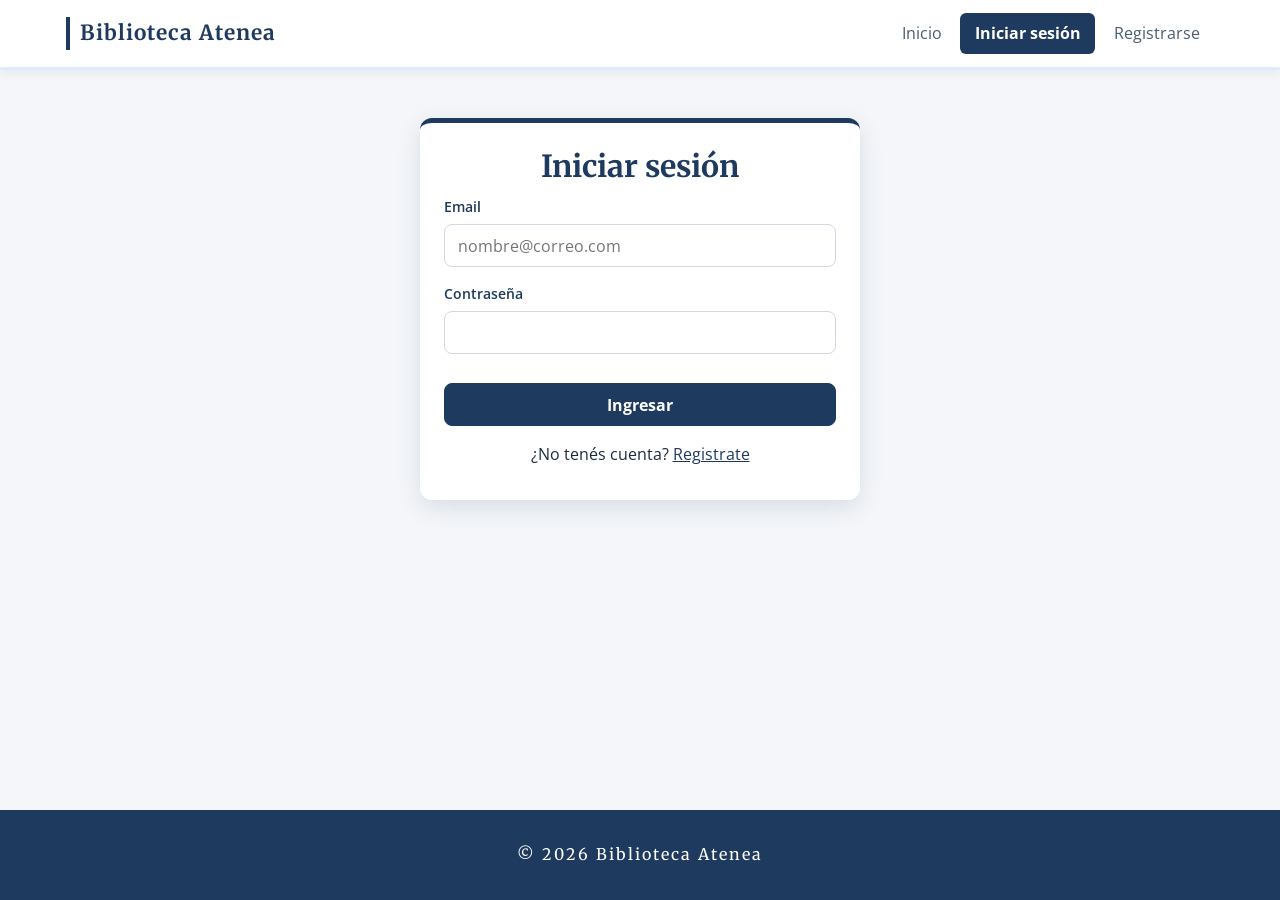
==== admin-dashboard.html @ a040dfe0 "TPI Biblioteca Atenea - Sistema de alquiler y préstamo de libros" ====
<!DOCTYPE html>
<html lang="es">
<head>
    <meta charset="UTF-8">
    <meta name="viewport" content="width=device-width, initial-scale=1.0">
    <title>Dashboard - Biblioteca Atenea</title>
    <link href="https://fonts.googleapis.com/css2?family=Merriweather:wght@400;700&family=Open+Sans:wght@400;600;700&display=swap" rel="stylesheet">
    <link rel="stylesheet" href="css/styles.css">
</head>
<body>
    <header id="encabezado" class="encabezado"></header>

    <main id="contenido" class="contenedor oculto">
        <section class="cabecera cabecera-con-controles">
            <div>
                <h1>Dashboard</h1>
                <p class="texto-suave">Estado de los préstamos y libros más solicitados.</p>
            </div>
            <div class="campo">
                <label for="periodo">Período</label>
                <select id="periodo">
                    <option value="0">Todo el historial</option>
                    <option value="30">Últimos 30 días</option>
                    <option value="90">Últimos 90 días</option>
                </select>
            </div>
        </section>

        <section id="indicadores" class="indicadores"></section>

        <section class="graficos">
            <article class="panel">
                <h2>Estado de los préstamos</h2>
                <p class="texto-suave">Hacé clic en una columna para ver esos préstamos.</p>
                <div id="grafico-estados" class="grafico columnas"></div>
            </article>
            <article class="panel">
                <h2>Préstamos por género</h2>
                <div id="grafico-generos" class="grafico"></div>
            </article>
            <article class="panel grafico-ancho">
                <h2>Top 5 libros más solicitados</h2>
                <div id="grafico-libros" class="grafico"></div>
            </article>
        </section>

        <section class="panel seccion">
            <h2>Últimas solicitudes</h2>
            <div class="tabla-contenedor">
                <table class="tabla">
                    <thead>
                        <tr><th>Socio</th><th>Libro</th><th>Fecha</th><th>Estado</th></tr>
                    </thead>
                    <tbody id="tabla-ultimos"></tbody>
                </table>
            </div>
        </section>
    </main>

    <div id="mensaje" class="mensaje oculto"></div>

    <footer class="pie">
        <p>&copy; 2026 Biblioteca Atenea</p>
    </footer>

    <script src="js/config.js"></script>
    <script src="js/api.js"></script>
    <script src="js/auth.js"></script>
    <script src="js/ui.js"></script>
    <script src="js/paginas/admin-dashboard.js"></script>
</body>
</html>
---- css/styles.css ----
/* Estilos generales - Biblioteca Atenea */

/* reset */
* {
    margin: 0;
    padding: 0;
    box-sizing: border-box;
}

body {
    font-family: 'Open Sans', Arial, Helvetica, sans-serif;
    font-size: 1rem;
    line-height: 1.6;
    color: #1b2a3d;
    background-color: #f4f6f9;
    min-height: 100vh;
    display: flex;
    flex-direction: column;
}

main {
    flex: 1;
    padding-bottom: 2rem;
}

h1, h2, h3 {
    font-family: 'Merriweather', Georgia, serif;
    color: #1e3a5f;
    line-height: 1.3;
    margin-bottom: 0.5rem;
}

h1 { font-size: 1.9rem; }
h2 { font-size: 1.3rem; }
h3 { font-size: 1.1rem; }

p {
    margin-bottom: 0.5rem;
}

a {
    color: #1e3a5f;
}

img {
    max-width: 100%;
}

input, select, button {
    font-family: inherit;
    font-size: 1rem;
}

/* clases de ayuda */
.oculto {
    display: none !important;
}

.texto-suave {
    color: #5b6b7f;
}

.centrado {
    text-align: center;
    margin-top: 1rem;
}

.contenedor {
    width: 100%;
    max-width: 1180px;
    margin: 0 auto;
    padding: 0 1rem;
}

/* encabezado y menú */
.encabezado {
    background-color: #ffffff;
    color: #1e3a5f;
    position: sticky;
    top: 0;
    z-index: 10;
    border-bottom: 3px solid #e1ecfb;
    box-shadow: 0 2px 10px rgba(30, 58, 95, 0.08);
}

.barra-superior {
    display: flex;
    flex-wrap: wrap;
    justify-content: space-between;
    align-items: center;
    min-height: 4.2rem;
}

.logo {
    color: #1e3a5f;
    text-decoration: none;
    font-family: 'Merriweather', Georgia, serif;
    font-size: 1.3rem;
    font-weight: bold;
    letter-spacing: 1px;
    border-left: 4px solid #1e3a5f;
    padding-left: 0.6rem;
}

.btn-menu {
    background: none;
    border: 1px solid #1e3a5f;
    color: #1e3a5f;
    padding: 0.4rem 0.8rem;
    border-radius: 6px;
    cursor: pointer;
}

/* en celular el menú está oculto hasta tocar el botón */
.menu {
    display: none;
    width: 100%;
    padding-bottom: 1rem;
}

.menu.abierto {
    display: block;
}

.menu ul {
    list-style: none;
}

.menu a {
    display: block;
    padding: 0.5rem 0.9rem;
    color: #4b5b70;
    text-decoration: none;
    border-radius: 6px;
    transition: background-color 0.2s, color 0.2s;
}

.menu a:hover {
    background-color: #eef2f7;
    color: #1e3a5f;
}

.menu a.activo {
    background-color: #1e3a5f;
    color: #ffffff;
    font-weight: bold;
}

.usuario {
    display: flex;
    justify-content: space-between;
    align-items: center;
    gap: 0.75rem;
    margin-top: 0.75rem;
    padding-top: 0.75rem;
    border-top: 1px solid #e1ecfb;
    font-size: 0.9rem;
}

/* en pantallas grandes el menú queda en una sola fila */
@media (min-width: 900px) {
    .btn-menu {
        display: none;
    }

    .menu {
        display: flex;
        width: auto;
        align-items: center;
        gap: 1.5rem;
        padding: 0;
    }

    .menu ul {
        display: flex;
        gap: 0.25rem;
    }

    .usuario {
        margin: 0;
        padding: 0 0 0 1.5rem;
        border-top: none;
        border-left: 1px solid #e1ecfb;
    }
}

/* botones */
.btn {
    display: inline-block;
    padding: 0.6rem 1.2rem;
    border: 1px solid #1e3a5f;
    border-radius: 8px;
    background-color: #1e3a5f;
    color: #ffffff;
    font-weight: bold;
    text-decoration: none;
    text-align: center;
    cursor: pointer;
    transition: background-color 0.2s, transform 0.2s, box-shadow 0.2s;
}

.btn:hover {
    background-color: #1e3a5f;
    transform: translateY(-2px);
    box-shadow: 0 4px 10px rgba(30, 58, 95, 0.15);
}

.btn:disabled {
    opacity: 0.55;
    cursor: not-allowed;
    transform: none;
    box-shadow: none;
}

.btn-secundario {
    background-color: #ffffff;
    color: #1e3a5f;
    border-color: #cfd8e3;
}

.btn-secundario:hover {
    background-color: #eef2f7;
}

.btn-acento {
    background-color: #ffffff;
    border-color: #ffffff;
    color: #1e3a5f;
}

.btn-acento:hover {
    background-color: #d0e0f7;
}

.btn-claro {
    background: none;
    border-color: #1e3a5f;
    color: #1e3a5f;
}

.btn-claro:hover {
    background-color: #1e3a5f;
    color: #ffffff;
}

/* botón de eliminar: borde verde oscuro para diferenciarlo de los demás */
.btn-peligro {
    background-color: #ffffff;
    border-color: #1b2a3d;
    color: #1b2a3d;
}

.btn-peligro:hover {
    background-color: #1b2a3d;
    color: #ffffff;
}

.btn-chico {
    padding: 0.3rem 0.7rem;
    font-size: 0.85rem;
}

.btn-bloque {
    width: 100%;
}

.botones {
    display: flex;
    flex-wrap: wrap;
    gap: 0.5rem;
}

/* paneles y estructura de páginas */
.panel {
    background-color: #ffffff;
    border-radius: 12px;
    padding: 1.5rem;
    margin-bottom: 1.25rem;
    box-shadow: 0 2px 8px rgba(30, 58, 95, 0.08);
}

/* login y registro: tarjeta centrada con una franja de color arriba */
.panel-form {
    max-width: 440px;
    margin: 3rem auto;
    border-top: 5px solid #1e3a5f;
    box-shadow: 0 8px 24px rgba(30, 58, 95, 0.12);
}

.panel-form h1 {
    text-align: center;
}

.panel-angosto {
    max-width: 720px;
    margin: 2rem auto;
}

.cabecera {
    margin: 2rem 0 1.25rem;
    padding-bottom: 1rem;
    border-bottom: 2px solid #e1ecfb;
}

.cabecera-con-controles {
    display: flex;
    flex-wrap: wrap;
    justify-content: space-between;
    align-items: flex-end;
    gap: 1rem;
}

.seccion {
    margin: 2rem 0;
}

.dos-columnas {
    display: grid;
    grid-template-columns: 1fr;
    gap: 1.25rem;
    align-items: start;
}

@media (min-width: 960px) {
    .dos-columnas {
        grid-template-columns: 340px 1fr;
    }
}

/* formularios */
.formulario {
    display: flex;
    flex-direction: column;
    gap: 0.4rem;
}

.formulario label,
.campo label {
    font-weight: 600;
    font-size: 0.9rem;
    color: #1e3a5f;
}

.formulario input,
.formulario select,
.campo input,
.campo select,
.acciones select {
    width: 100%;
    padding: 0.6rem 0.8rem;
    border: 1px solid #cfd8e3;
    border-radius: 8px;
    background-color: #ffffff;
    margin-bottom: 0.5rem;
    transition: border-color 0.2s, box-shadow 0.2s;
}

.acciones select {
    width: auto;
    margin: 0;
    padding: 0.35rem 0.6rem;
}

input:focus,
select:focus {
    outline: none;
    border-color: #1e3a5f;
    box-shadow: 0 0 0 3px rgba(30, 58, 95, 0.2);
}

.check {
    display: flex;
    align-items: center;
    gap: 0.5rem;
    cursor: pointer;
}

.formulario .check input {
    width: auto;
    margin: 0;
}

.error {
    color: #1b2a3d;
    font-size: 0.9rem;
    font-weight: bold;
}

.nota {
    background-color: #eef2f7;
    border-left: 4px solid #9db4d3;
    border-radius: 6px;
    padding: 0.6rem 0.9rem;
    font-size: 0.9rem;
}

/* barra de filtros: una columna en celular, varias en pantallas grandes */
.filtros {
    display: grid;
    grid-template-columns: 1fr;
    gap: 0.75rem;
    align-items: end;
    background-color: #ffffff;
    border-radius: 12px;
    padding: 1rem 1.25rem;
    margin-bottom: 1.5rem;
    box-shadow: 0 2px 8px rgba(30, 58, 95, 0.08);
}

.filtros .campo input,
.filtros .campo select {
    margin-bottom: 0;
}

@media (min-width: 640px) {
    .filtros {
        grid-template-columns: 1fr 1fr;
    }

    .campo-busqueda {
        grid-column: 1 / 3;
    }
}

@media (min-width: 1024px) {
    .filtros {
        grid-template-columns: 2fr 1fr 1fr auto auto;
    }

    .campo-busqueda {
        grid-column: auto;
    }
}

/* inicio */
.hero {
    background-color: #1e3a5f;
    color: #ffffff;
    padding: 4.5rem 0;
}

.hero h1 {
    color: #ffffff;
    font-size: 2.6rem;
}

.hero p {
    max-width: 50ch;
    font-size: 1.15rem;
    color: #dbe4ef;
}

/* sobre el fondo azul de la portada el botón va en blanco */
.hero .btn-claro {
    border-color: #ffffff;
    color: #ffffff;
}

.hero .btn-claro:hover {
    background-color: #ffffff;
    color: #1e3a5f;
}

.hero-acciones {
    display: flex;
    flex-wrap: wrap;
    gap: 0.75rem;
    margin-top: 1.75rem;
}

.info-prestamos {
    margin-top: 2rem;
}

.info-prestamos .lista {
    margin-bottom: 0;
}

/* cards de libros */
.grilla-libros {
    display: grid;
    grid-template-columns: repeat(auto-fill, minmax(200px, 1fr));
    gap: 1.5rem;
    margin-bottom: 2rem;
}

.card {
    display: flex;
    flex-direction: column;
    background-color: #ffffff;
    border-radius: 12px;
    overflow: hidden;
    box-shadow: 0 2px 8px rgba(30, 58, 95, 0.1);
    transition: transform 0.2s, box-shadow 0.2s;
}

.card:hover {
    transform: translateY(-5px);
    box-shadow: 0 10px 20px rgba(30, 58, 95, 0.18);
}

.portada {
    width: 100%;
    height: 280px;
    object-fit: cover;
    background-color: #e8edf3;
}

.portada-chica {
    width: 96px;
    height: 144px;
    object-fit: cover;
    border-radius: 6px;
    box-shadow: 0 4px 10px rgba(30, 58, 95, 0.2);
}

.portada-mini {
    width: 48px;
    height: 72px;
    object-fit: cover;
    border-radius: 4px;
    box-shadow: 0 2px 5px rgba(30, 58, 95, 0.2);
}

.card-cuerpo {
    display: flex;
    flex-direction: column;
    gap: 0.3rem;
    flex: 1;
    padding: 1rem;
}

.card-cuerpo h2,
.card-cuerpo h3 {
    font-size: 1rem;
    margin: 0;
}

/* separa los libros destacados de la frase de arriba */
.seccion .grilla-libros {
    margin-top: 1.5rem;
}

/* en la portada se muestran 4 libros: en pantallas grandes ocupan todo el ancho */
@media (min-width: 900px) {
    .seccion .grilla-libros {
        grid-template-columns: repeat(4, 1fr);
        gap: 2rem;
    }

    .seccion .portada {
        height: 370px;
    }
}

.card-cuerpo .btn {
    margin-top: auto;
    padding: 0.55rem 0.5rem;
    font-size: 0.9rem;
}

.autor {
    color: #5b6b7f;
    font-size: 0.9rem;
    margin: 0;
}

.dato {
    font-size: 0.8rem;
    color: #8a97a8;
    text-transform: uppercase;
    letter-spacing: 0.5px;
}

.disponibilidad {
    align-self: flex-start;
    padding: 0.15rem 0.7rem;
    border-radius: 999px;
    font-size: 0.78rem;
    font-weight: bold;
    margin: 0.3rem 0 0.6rem;
}

.disponibilidad.si {
    background-color: #e1ecfb;
    color: #1e3a5f;
}

.disponibilidad.no {
    background-color: #1e3a5f;
    color: #ffffff;
}

/* etiquetas de estado de préstamo */
.estado {
    display: inline-block;
    padding: 0.15rem 0.7rem;
    border-radius: 999px;
    font-size: 0.78rem;
    font-weight: bold;
    background-color: #eef2f7;
}

/* mismos colores que el gráfico de estados del dashboard */
.estado.solicitado { background-color: #dbeafe; color: #1d4ed8; }
.estado.en-prestamo { background-color: #fef3c7; color: #b45309; }
.estado.devuelto { background-color: #ccfbf1; color: #0f766e; }
.estado.vencido { background-color: #fee2e2; color: #b91c1c; }

.rol {
    padding: 0.15rem 0.7rem;
    border-radius: 999px;
    font-size: 0.78rem;
    font-weight: bold;
    background-color: #eef2f7;
}

.rol-admin {
    background-color: #eef2f7;
    color: #1e3a5f;
}

/* ventana modal */
.modal {
    position: fixed;
    top: 0;
    left: 0;
    width: 100%;
    height: 100%;
    background-color: rgba(30, 58, 95, 0.65);
    display: flex;
    justify-content: center;
    align-items: center;
    padding: 1rem;
    z-index: 20;
}

.modal-contenido {
    background-color: #ffffff;
    border-radius: 14px;
    border-top: 5px solid #9db4d3;
    padding: 1.75rem;
    width: 100%;
    max-width: 520px;
    box-shadow: 0 15px 40px rgba(30, 58, 95, 0.3);
}

.detalle {
    display: flex;
    gap: 1.25rem;
    margin: 1rem 0;
}

.modal-botones {
    display: flex;
    justify-content: flex-end;
    flex-wrap: wrap;
    gap: 0.5rem;
    margin-top: 1rem;
}

/* tablas: con pantallas chicas se desplazan hacia el costado */
.tabla-contenedor {
    overflow-x: auto;
    padding: 0;
}

.tabla {
    width: 100%;
    border-collapse: collapse;
    font-size: 0.92rem;
}

.tabla th,
.tabla td {
    padding: 0.8rem 1rem;
    text-align: left;
    border-bottom: 1px solid #e8edf3;
    vertical-align: middle;
}

.tabla th {
    background-color: #e8edf3;
    color: #1e3a5f;
    font-size: 0.75rem;
    text-transform: uppercase;
    letter-spacing: 0.5px;
}

/* filas intercaladas para leer mejor la tabla */
.tabla tbody tr:nth-child(even) {
    background-color: #f4f6f9;
}

.tabla tbody tr:hover {
    background-color: #eef2f7;
}

.tabla small {
    color: #5b6b7f;
}

.celda-libro {
    display: flex;
    align-items: center;
    gap: 0.75rem;
}

.acciones {
    white-space: nowrap;
}

/* indicadores (dashboard y mis préstamos) */
.indicadores {
    display: grid;
    grid-template-columns: repeat(auto-fit, minmax(160px, 1fr));
    gap: 1rem;
    margin-bottom: 1.5rem;
}

.indicador {
    display: flex;
    flex-direction: column;
    background-color: #ffffff;
    border-radius: 12px;
    border-top: 4px solid #1e3a5f;
    padding: 1rem 1.25rem;
    color: #5b6b7f;
    font-size: 0.85rem;
    box-shadow: 0 6px 16px rgba(30, 58, 95, 0.12);
    transition: transform 0.25s, box-shadow 0.25s;
}

/* efecto flotante: al pasar el mouse la tarjeta sube y la sombra crece */
.indicador:hover {
    transform: translateY(-6px);
    box-shadow: 0 14px 28px rgba(30, 58, 95, 0.2);
}

.indicador .numero {
    font-family: 'Merriweather', Georgia, serif;
    font-size: 2rem;
    font-weight: bold;
    color: #1e3a5f;
}

/* en el dashboard cada indicador tiene su color */
#indicadores .indicador:nth-child(1) { border-top-color: #1e3a5f; }
#indicadores .indicador:nth-child(2) { border-top-color: #3b82f6; }
#indicadores .indicador:nth-child(3) { border-top-color: #f59e0b; }
#indicadores .indicador:nth-child(4) { border-top-color: #14b8a6; }
#indicadores .indicador:nth-child(5) { border-top-color: #ef4444; }
#indicadores .indicador:nth-child(6) { border-top-color: #8b5cf6; }

.indicador.alerta .numero {
    color: #ef4444;
}

/* colores de los gráficos */
.color-1 { background-color: #1e3a5f; }
.color-2 { background-color: #3b82f6; }
.color-3 { background-color: #14b8a6; }
.color-4 { background-color: #f59e0b; }
.color-5 { background-color: #ef4444; }
.color-6 { background-color: #8b5cf6; }

/* gráficos */
.graficos {
    display: grid;
    grid-template-columns: 1fr;
    gap: 1.25rem;
}

@media (min-width: 900px) {
    .graficos {
        grid-template-columns: 1fr 1fr;
    }

    .grafico-ancho {
        grid-column: 1 / 3;
    }
}

.grafico {
    margin-top: 1rem;
}

/* 1) columnas verticales: estados de los préstamos */
.columnas {
    display: flex;
    justify-content: space-around;
    align-items: flex-end;
    gap: 0.75rem;
    height: 260px;
}

.columna-item {
    flex: 1;
    display: flex;
    flex-direction: column;
    align-items: center;
    height: 100%;
    color: inherit;
    text-decoration: none;
    border-radius: 8px;
    padding: 0.3rem;
    transition: background-color 0.2s;
}

.columna-item:hover {
    background-color: #eef2f7;
}

.columna-valor {
    font-weight: bold;
    font-size: 1.1rem;
    color: #1e3a5f;
}

/* el fondo ocupa el alto libre y la columna crece desde abajo */
.columna-fondo {
    flex: 1;
    width: 100%;
    max-width: 60px;
    display: flex;
    flex-direction: column;
    justify-content: flex-end;
    align-items: center;
    gap: 0.3rem;
    margin-bottom: 0.3rem;
}

.columna {
    width: 100%;
    border-radius: 8px 8px 0 0;
}

.columna.solicitado { background-color: #3b82f6; }
.columna.en-prestamo { background-color: #f59e0b; }
.columna.devuelto { background-color: #14b8a6; }
.columna.vencido { background-color: #ef4444; }

.columna-nombre {
    font-size: 0.85rem;
    text-align: center;
}

.columna-nombre small {
    display: block;
    color: #5b6b7f;
}

/* 2) barra apilada con leyenda: préstamos por género */
.apilada {
    display: flex;
    height: 2.5rem;
    border-radius: 8px;
    overflow: hidden;
    margin-bottom: 1.25rem;
}

.leyenda {
    list-style: none;
    display: grid;
    grid-template-columns: 1fr 1fr;
    gap: 0.5rem 1rem;
    font-size: 0.9rem;
}

.leyenda li {
    display: flex;
    align-items: center;
    gap: 0.5rem;
}

.punto {
    width: 0.9rem;
    height: 0.9rem;
    border-radius: 50%;
    flex-shrink: 0;
}

/* 3) ranking con barras horizontales: libros más pedidos */
.ranking-fila {
    display: grid;
    grid-template-columns: 2rem 11rem 1fr 3rem;
    align-items: center;
    gap: 0.75rem;
    padding: 0.45rem 0;
}

.ranking-pos {
    width: 2rem;
    height: 2rem;
    line-height: 2rem;
    border-radius: 50%;
    color: #ffffff;
    font-weight: bold;
    text-align: center;
}

.barra-nombre {
    font-size: 0.9rem;
}

.barra-fondo {
    display: block;
    height: 1.4rem;
    background-color: #eef2f7;
    border-radius: 999px;
    overflow: hidden;
}

.barra {
    display: block;
    height: 100%;
    border-radius: 999px;
}

.barra-valor {
    font-weight: bold;
    font-size: 0.9rem;
    color: #1e3a5f;
}

/* mis préstamos */
.pestanas {
    display: flex;
    gap: 0.25rem;
    border-bottom: 2px solid #e1ecfb;
    margin-bottom: 1.25rem;
}

.pestana {
    background: none;
    border: none;
    border-bottom: 3px solid transparent;
    margin-bottom: -2px;
    padding: 0.6rem 1rem;
    font-weight: bold;
    color: #5b6b7f;
    cursor: pointer;
    transition: color 0.2s, border-color 0.2s;
}

.pestana:hover {
    color: #1e3a5f;
}

.pestana.activa {
    color: #1e3a5f;
    border-bottom-color: #9db4d3;
}

.lista-prestamos {
    display: grid;
    grid-template-columns: 1fr;
    gap: 1rem;
    margin-bottom: 2rem;
}

@media (min-width: 768px) {
    .lista-prestamos {
        grid-template-columns: repeat(2, 1fr);
    }
}

.tarjeta-prestamo {
    display: flex;
    gap: 1rem;
    background-color: #ffffff;
    border-left: 6px solid #e1ecfb;
    border-radius: 12px;
    padding: 1.1rem;
    box-shadow: 0 2px 8px rgba(30, 58, 95, 0.08);
}

.tarjeta-prestamo p {
    margin: 0.2rem 0;
    font-size: 0.9rem;
}

.borde-solicitado { border-left-color: #3b82f6; }
.borde-en-prestamo { border-left-color: #f59e0b; }
.borde-devuelto { border-left-color: #14b8a6; }
.borde-vencido { border-left-color: #ef4444; }

.aviso {
    font-weight: bold;
}

.aviso.ok { color: #1e3a5f; }
.aviso.alerta { color: #4a6a94; }
.aviso.peligro { color: #1b2a3d; }

/* mensajes de carga, vacío y avisos */
.cargando,
.vacio {
    grid-column: 1 / -1;
    padding: 2.5rem 1rem;
    text-align: center;
    color: #5b6b7f;
}

.vacio {
    border: 2px dashed #cfd8e3;
    border-radius: 12px;
}

.mensaje {
    position: fixed;
    right: 1rem;
    bottom: 1rem;
    max-width: 420px;
    padding: 0.9rem 1.2rem;
    border-radius: 10px;
    color: #ffffff;
    font-weight: 600;
    z-index: 30;
    box-shadow: 0 8px 20px rgba(30, 58, 95, 0.25);
}

.mensaje-ok { background-color: #1e3a5f; }
.mensaje-error { background-color: #1b2a3d; }
.mensaje-alerta { background-color: #1e3a5f; }

/* setup */
.lista {
    margin: 0.5rem 0 1rem 1.5rem;
}

.registro {
    list-style: none;
    margin-top: 1rem;
    padding: 1rem;
    max-height: 340px;
    overflow: auto;
    background-color: #1b2a3d;
    color: #eef2f7;
    border-radius: 8px;
    font-family: Consolas, monospace;
    font-size: 0.85rem;
}

/* pie */
.pie {
    background-color: #1e3a5f;
    color: #ffffff;
    text-align: center;
    padding: 2rem 0;
}

.pie p {
    margin: 0;
    font-family: 'Merriweather', Georgia, serif;
    font-size: 1rem;
    letter-spacing: 2px;
}

/* ajustes para celulares chicos */
@media (max-width: 480px) {
    .hero {
        padding: 3rem 0;
    }

    .hero h1 {
        font-size: 1.9rem;
    }

    .grilla-libros {
        grid-template-columns: repeat(2, 1fr);
        gap: 0.75rem;
    }

    .portada {
        height: 200px;
    }

    .ranking-fila {
        grid-template-columns: 2rem 6rem 1fr 2rem;
    }

    .leyenda {
        grid-template-columns: 1fr;
    }

    .detalle {
        flex-direction: column;
    }
}
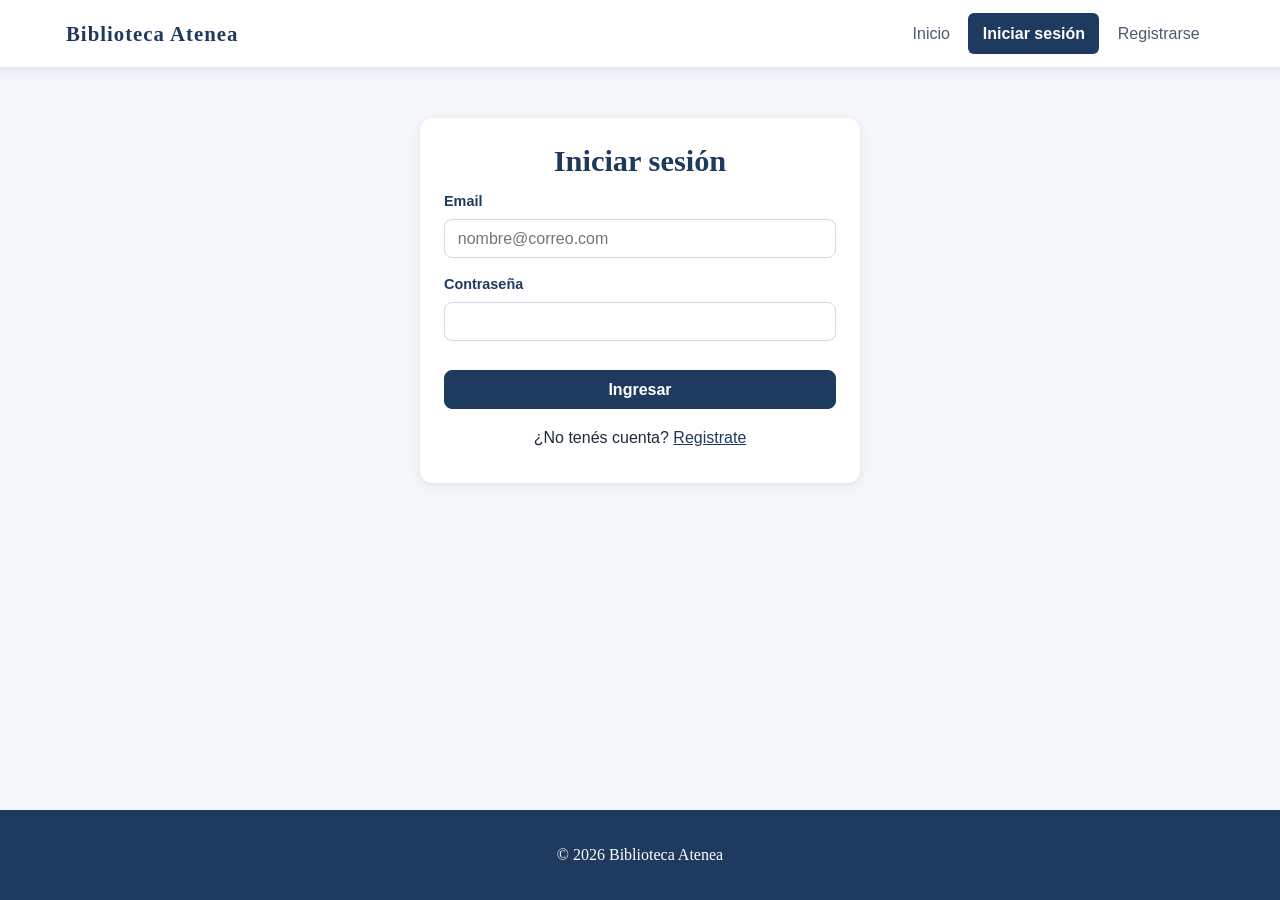
==== commit 8fb6eb54: "Saco Google Fonts" ====
--- a/admin-dashboard.html
+++ b/admin-dashboard.html
@@ -4,7 +4,6 @@
     <meta charset="UTF-8">
     <meta name="viewport" content="width=device-width, initial-scale=1.0">
     <title>Dashboard - Biblioteca Atenea</title>
-    <link href="https://fonts.googleapis.com/css2?family=Merriweather:wght@400;700&family=Open+Sans:wght@400;600;700&display=swap" rel="stylesheet">
     <link rel="stylesheet" href="css/styles.css">
 </head>
 <body>
--- a/css/styles.css
+++ b/css/styles.css
@@ -8,7 +8,7 @@
 }
 
 body {
-    font-family: 'Open Sans', Arial, Helvetica, sans-serif;
+    font-family: Arial, Helvetica, sans-serif;
     font-size: 1rem;
     line-height: 1.6;
     color: #1b2a3d;
@@ -24,7 +24,7 @@
 }
 
 h1, h2, h3 {
-    font-family: 'Merriweather', Georgia, serif;
+    font-family: Georgia, 'Times New Roman', serif;
     color: #1e3a5f;
     line-height: 1.3;
     margin-bottom: 0.5rem;
@@ -94,12 +94,10 @@
 .logo {
     color: #1e3a5f;
     text-decoration: none;
-    font-family: 'Merriweather', Georgia, serif;
+    font-family: Georgia, 'Times New Roman', serif;
     font-size: 1.3rem;
     font-weight: bold;
     letter-spacing: 1px;
-    border-left: 4px solid #1e3a5f;
-    padding-left: 0.6rem;
 }
 
 .btn-menu {
@@ -132,7 +130,6 @@
     color: #4b5b70;
     text-decoration: none;
     border-radius: 6px;
-    transition: background-color 0.2s, color 0.2s;
 }
 
 .menu a:hover {
@@ -196,20 +193,16 @@
     text-decoration: none;
     text-align: center;
     cursor: pointer;
-    transition: background-color 0.2s, transform 0.2s, box-shadow 0.2s;
+    transition: background-color 0.2s;
 }
 
 .btn:hover {
-    background-color: #1e3a5f;
-    transform: translateY(-2px);
-    box-shadow: 0 4px 10px rgba(30, 58, 95, 0.15);
+    background-color: #2c5282;
 }
 
 .btn:disabled {
     opacity: 0.55;
     cursor: not-allowed;
-    transform: none;
-    box-shadow: none;
 }
 
 .btn-secundario {
@@ -243,7 +236,7 @@
     color: #ffffff;
 }
 
-/* botón de eliminar: borde verde oscuro para diferenciarlo de los demás */
+/* botón de eliminar: blanco con borde oscuro para diferenciarlo de los demás */
 .btn-peligro {
     background-color: #ffffff;
     border-color: #1b2a3d;
@@ -271,35 +264,34 @@
 }
 
 /* paneles y estructura de páginas */
-.panel {
+.panel,
+.filtros,
+.card,
+.indicador,
+.tarjeta-prestamo,
+.modal-contenido {
     background-color: #ffffff;
     border-radius: 12px;
+    box-shadow: 0 2px 8px rgba(30, 58, 95, 0.1);
+}
+
+.panel {
     padding: 1.5rem;
     margin-bottom: 1.25rem;
-    box-shadow: 0 2px 8px rgba(30, 58, 95, 0.08);
-}
-
-/* login y registro: tarjeta centrada con una franja de color arriba */
+}
+
+/* login y registro: tarjeta centrada */
 .panel-form {
     max-width: 440px;
     margin: 3rem auto;
-    border-top: 5px solid #1e3a5f;
-    box-shadow: 0 8px 24px rgba(30, 58, 95, 0.12);
 }
 
 .panel-form h1 {
     text-align: center;
 }
 
-.panel-angosto {
-    max-width: 720px;
-    margin: 2rem auto;
-}
-
 .cabecera {
     margin: 2rem 0 1.25rem;
-    padding-bottom: 1rem;
-    border-bottom: 2px solid #e1ecfb;
 }
 
 .cabecera-con-controles {
@@ -352,7 +344,6 @@
     border-radius: 8px;
     background-color: #ffffff;
     margin-bottom: 0.5rem;
-    transition: border-color 0.2s, box-shadow 0.2s;
 }
 
 .acciones select {
@@ -365,7 +356,6 @@
 select:focus {
     outline: none;
     border-color: #1e3a5f;
-    box-shadow: 0 0 0 3px rgba(30, 58, 95, 0.2);
 }
 
 .check {
@@ -400,11 +390,8 @@
     grid-template-columns: 1fr;
     gap: 0.75rem;
     align-items: end;
-    background-color: #ffffff;
-    border-radius: 12px;
     padding: 1rem 1.25rem;
     margin-bottom: 1.5rem;
-    box-shadow: 0 2px 8px rgba(30, 58, 95, 0.08);
 }
 
 .filtros .campo input,
@@ -487,10 +474,7 @@
 .card {
     display: flex;
     flex-direction: column;
-    background-color: #ffffff;
-    border-radius: 12px;
     overflow: hidden;
-    box-shadow: 0 2px 8px rgba(30, 58, 95, 0.1);
     transition: transform 0.2s, box-shadow 0.2s;
 }
 
@@ -511,7 +495,6 @@
     height: 144px;
     object-fit: cover;
     border-radius: 6px;
-    box-shadow: 0 4px 10px rgba(30, 58, 95, 0.2);
 }
 
 .portada-mini {
@@ -519,7 +502,6 @@
     height: 72px;
     object-fit: cover;
     border-radius: 4px;
-    box-shadow: 0 2px 5px rgba(30, 58, 95, 0.2);
 }
 
 .card-cuerpo {
@@ -568,31 +550,12 @@
 .dato {
     font-size: 0.8rem;
     color: #8a97a8;
-    text-transform: uppercase;
-    letter-spacing: 0.5px;
-}
-
-.disponibilidad {
-    align-self: flex-start;
-    padding: 0.15rem 0.7rem;
-    border-radius: 999px;
-    font-size: 0.78rem;
-    font-weight: bold;
-    margin: 0.3rem 0 0.6rem;
-}
-
-.disponibilidad.si {
-    background-color: #e1ecfb;
-    color: #1e3a5f;
-}
-
-.disponibilidad.no {
-    background-color: #1e3a5f;
-    color: #ffffff;
-}
-
-/* etiquetas de estado de préstamo */
-.estado {
+}
+
+/* etiquetas redondeadas: disponibilidad, estado y rol */
+.disponibilidad,
+.estado,
+.rol {
     display: inline-block;
     padding: 0.15rem 0.7rem;
     border-radius: 999px;
@@ -601,19 +564,26 @@
     background-color: #eef2f7;
 }
 
+.disponibilidad {
+    align-self: flex-start;
+    margin: 0.3rem 0 0.6rem;
+}
+
+.disponibilidad.si {
+    background-color: #e1ecfb;
+    color: #1e3a5f;
+}
+
+.disponibilidad.no {
+    background-color: #1e3a5f;
+    color: #ffffff;
+}
+
 /* mismos colores que el gráfico de estados del dashboard */
 .estado.solicitado { background-color: #dbeafe; color: #1d4ed8; }
 .estado.en-prestamo { background-color: #fef3c7; color: #b45309; }
 .estado.devuelto { background-color: #ccfbf1; color: #0f766e; }
 .estado.vencido { background-color: #fee2e2; color: #b91c1c; }
-
-.rol {
-    padding: 0.15rem 0.7rem;
-    border-radius: 999px;
-    font-size: 0.78rem;
-    font-weight: bold;
-    background-color: #eef2f7;
-}
 
 .rol-admin {
     background-color: #eef2f7;
@@ -636,9 +606,6 @@
 }
 
 .modal-contenido {
-    background-color: #ffffff;
-    border-radius: 14px;
-    border-top: 5px solid #9db4d3;
     padding: 1.75rem;
     width: 100%;
     max-width: 520px;
@@ -684,20 +651,11 @@
     color: #1e3a5f;
     font-size: 0.75rem;
     text-transform: uppercase;
-    letter-spacing: 0.5px;
 }
 
 /* filas intercaladas para leer mejor la tabla */
 .tabla tbody tr:nth-child(even) {
     background-color: #f4f6f9;
-}
-
-.tabla tbody tr:hover {
-    background-color: #eef2f7;
-}
-
-.tabla small {
-    color: #5b6b7f;
 }
 
 .celda-libro {
@@ -721,24 +679,14 @@
 .indicador {
     display: flex;
     flex-direction: column;
-    background-color: #ffffff;
-    border-radius: 12px;
     border-top: 4px solid #1e3a5f;
     padding: 1rem 1.25rem;
     color: #5b6b7f;
     font-size: 0.85rem;
-    box-shadow: 0 6px 16px rgba(30, 58, 95, 0.12);
-    transition: transform 0.25s, box-shadow 0.25s;
-}
-
-/* efecto flotante: al pasar el mouse la tarjeta sube y la sombra crece */
-.indicador:hover {
-    transform: translateY(-6px);
-    box-shadow: 0 14px 28px rgba(30, 58, 95, 0.2);
 }
 
 .indicador .numero {
-    font-family: 'Merriweather', Georgia, serif;
+    font-family: Georgia, 'Times New Roman', serif;
     font-size: 2rem;
     font-weight: bold;
     color: #1e3a5f;
@@ -804,7 +752,6 @@
     text-decoration: none;
     border-radius: 8px;
     padding: 0.3rem;
-    transition: background-color 0.2s;
 }
 
 .columna-item:hover {
@@ -940,11 +887,6 @@
     font-weight: bold;
     color: #5b6b7f;
     cursor: pointer;
-    transition: color 0.2s, border-color 0.2s;
-}
-
-.pestana:hover {
-    color: #1e3a5f;
 }
 
 .pestana.activa {
@@ -968,11 +910,8 @@
 .tarjeta-prestamo {
     display: flex;
     gap: 1rem;
-    background-color: #ffffff;
     border-left: 6px solid #e1ecfb;
-    border-radius: 12px;
     padding: 1.1rem;
-    box-shadow: 0 2px 8px rgba(30, 58, 95, 0.08);
 }
 
 .tarjeta-prestamo p {
@@ -1024,22 +963,9 @@
 .mensaje-error { background-color: #1b2a3d; }
 .mensaje-alerta { background-color: #1e3a5f; }
 
-/* setup */
+/* lista con viñetas de la portada */
 .lista {
     margin: 0.5rem 0 1rem 1.5rem;
-}
-
-.registro {
-    list-style: none;
-    margin-top: 1rem;
-    padding: 1rem;
-    max-height: 340px;
-    overflow: auto;
-    background-color: #1b2a3d;
-    color: #eef2f7;
-    border-radius: 8px;
-    font-family: Consolas, monospace;
-    font-size: 0.85rem;
 }
 
 /* pie */
@@ -1052,9 +978,8 @@
 
 .pie p {
     margin: 0;
-    font-family: 'Merriweather', Georgia, serif;
+    font-family: Georgia, 'Times New Roman', serif;
     font-size: 1rem;
-    letter-spacing: 2px;
 }
 
 /* ajustes para celulares chicos */
